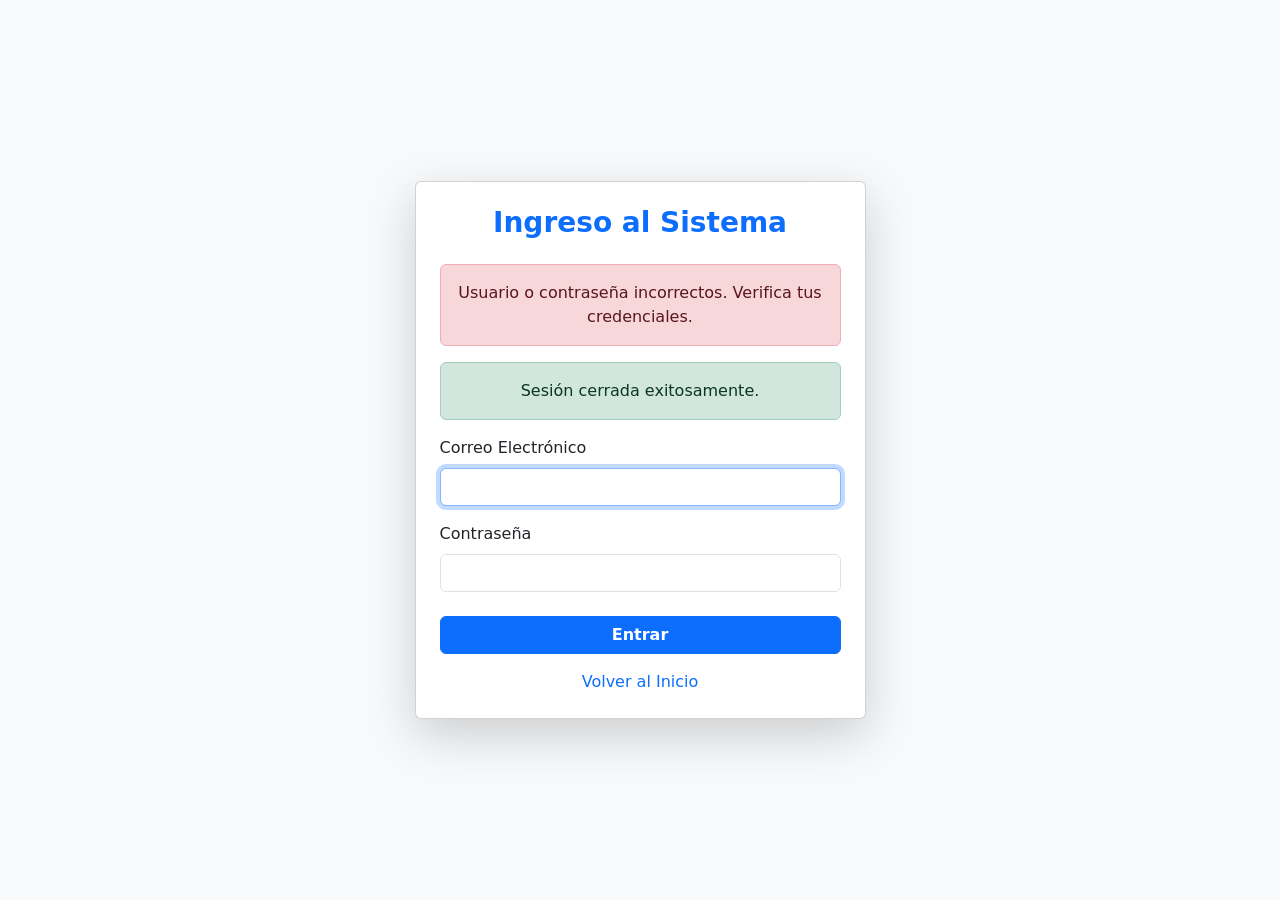
==== app/src/main/resources/templates/login.html @ 04d7a23e "Add files via upload" ====
<!DOCTYPE html>
<html lang="es" xmlns:th="http://www.thymeleaf.org">
<head>
    <meta charset="UTF-8">
    <title>Acceso | LogiStock</title>
    <link href="https://cdn.jsdelivr.net/npm/bootstrap@5.3.0/dist/css/bootstrap.min.css" rel="stylesheet">
</head>
<body class="bg-light d-flex align-items-center" style="height: 100vh;">
    <div class="container">
        <div class="row justify-content-center">
            <div class="col-md-5">
                <div class="card shadow-lg p-4">
                    <h3 class="text-center fw-bold text-primary mb-4">Ingreso al Sistema</h3>
                    
                    <div th:if="${param.error}" class="alert alert-danger text-center">
                        Usuario o contraseña incorrectos. Verifica tus credenciales.
                    </div>
                    <div th:if="${param.logout}" class="alert alert-success text-center">
                        Sesión cerrada exitosamente.
                    </div>

                    <form th:action="@{/login}" method="post">
                        <div class="mb-3">
                            <label class="form-label">Correo Electrónico</label>
                            <input type="email" name="username" class="form-control" required autofocus>
                        </div>
                        <div class="mb-4">
                            <label class="form-label">Contraseña</label>
                            <input type="password" name="password" class="form-control" required>
                        </div>
                        <button type="submit" class="btn btn-primary w-100 fw-bold">Entrar</button>
                    </form>
                    
                    <div class="text-center mt-3">
                        <a th:href="@{/}" class="text-decoration-none">Volver al Inicio</a>
                    </div>
                </div>
            </div>
        </div>
    </div>
</body>
</html>
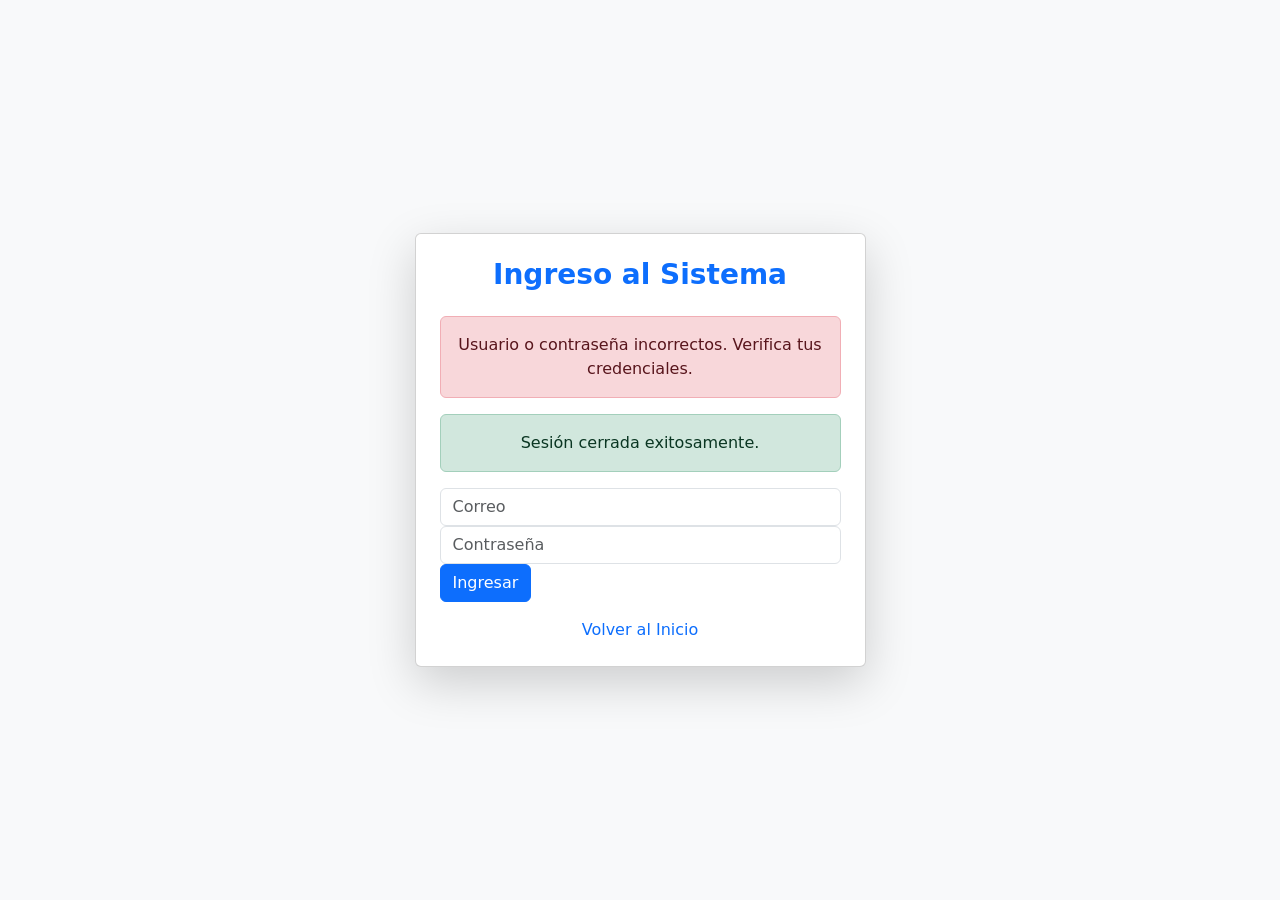
==== commit 79562f12: "Add files via upload" ====
--- a/app/src/main/resources/templates/login.html
+++ b/app/src/main/resources/templates/login.html
@@ -3,6 +3,7 @@
 <head>
     <meta charset="UTF-8">
     <title>Acceso | LogiStock</title>
+    <link rel="stylesheet" th:href="@{/css/style.css}">
     <link href="https://cdn.jsdelivr.net/npm/bootstrap@5.3.0/dist/css/bootstrap.min.css" rel="stylesheet">
 </head>
 <body class="bg-light d-flex align-items-center" style="height: 100vh;">
@@ -19,17 +20,11 @@
                         Sesión cerrada exitosamente.
                     </div>
 
-                    <form th:action="@{/login}" method="post">
-                        <div class="mb-3">
-                            <label class="form-label">Correo Electrónico</label>
-                            <input type="email" name="username" class="form-control" required autofocus>
-                        </div>
-                        <div class="mb-4">
-                            <label class="form-label">Contraseña</label>
-                            <input type="password" name="password" class="form-control" required>
-                        </div>
-                        <button type="submit" class="btn btn-primary w-100 fw-bold">Entrar</button>
-                    </form>
+                   <form th:action="@{/login}" method="post">
+    <input type="email" name="username" class="form-control" placeholder="Correo" required />
+    <input type="password" name="password" class="form-control" placeholder="Contraseña" required />
+    <button type="submit" class="btn btn-primary">Ingresar</button>
+</form>
                     
                     <div class="text-center mt-3">
                         <a th:href="@{/}" class="text-decoration-none">Volver al Inicio</a>
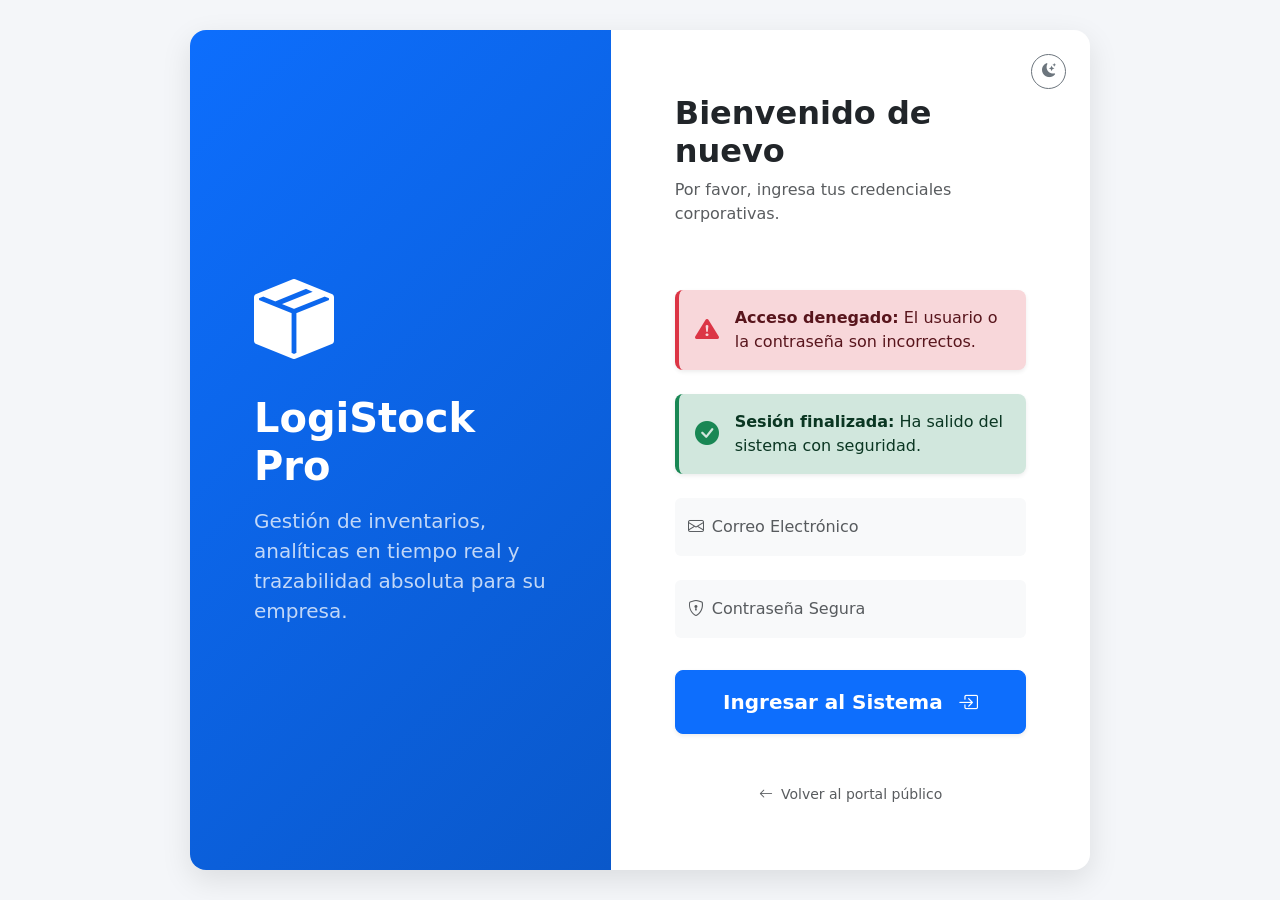
==== commit 40b79dff: "Add files via upload" ====
--- a/app/src/main/resources/templates/login.html
+++ b/app/src/main/resources/templates/login.html
@@ -2,36 +2,74 @@
 <html lang="es" xmlns:th="http://www.thymeleaf.org">
 <head>
     <meta charset="UTF-8">
-    <title>Acceso | LogiStock</title>
-    <link rel="stylesheet" th:href="@{/css/style.css}">
+    <meta name="viewport" content="width=device-width, initial-scale=1.0">
+    <title>Acceso Corporativo | LogiStock</title>
     <link href="https://cdn.jsdelivr.net/npm/bootstrap@5.3.0/dist/css/bootstrap.min.css" rel="stylesheet">
+    <link href="https://cdn.jsdelivr.net/npm/bootstrap-icons@1.10.0/font/bootstrap-icons.css" rel="stylesheet">
+    <link th:href="@{/css/style.css}" rel="stylesheet">
+    <style>
+        .login-page { min-height: 100vh; background-color: #f4f6f9; display: flex; align-items: center; justify-content: center; }
+        .login-wrapper { max-width: 900px; width: 100%; border-radius: 16px; overflow: hidden; box-shadow: 0 10px 30px rgba(0,0,0,0.1); display: flex; background: #fff; }
+        .login-brand-side { background: linear-gradient(135deg, #0d6efd 0%, #0a58ca 100%); color: white; padding: 4rem; display: flex; flex-direction: column; justify-content: center; flex: 1; }
+        .login-form-side { padding: 4rem; flex: 1.2; display: flex; flex-direction: column; justify-content: center; }
+        body.dark-mode .login-page { background-color: #121212; }
+        body.dark-mode .login-wrapper { background: #1e1e1e; box-shadow: 0 10px 30px rgba(0,0,0,0.5); }
+        @media (max-width: 768px) { .login-brand-side { display: none; } .login-form-side { padding: 2rem; } }
+    </style>
 </head>
-<body class="bg-light d-flex align-items-center" style="height: 100vh;">
-    <div class="container">
-        <div class="row justify-content-center">
-            <div class="col-md-5">
-                <div class="card shadow-lg p-4">
-                    <h3 class="text-center fw-bold text-primary mb-4">Ingreso al Sistema</h3>
-                    
-                    <div th:if="${param.error}" class="alert alert-danger text-center">
-                        Usuario o contraseña incorrectos. Verifica tus credenciales.
-                    </div>
-                    <div th:if="${param.logout}" class="alert alert-success text-center">
-                        Sesión cerrada exitosamente.
-                    </div>
+<body class="login-page transition-all">
 
-                   <form th:action="@{/login}" method="post">
-    <input type="email" name="username" class="form-control" placeholder="Correo" required />
-    <input type="password" name="password" class="form-control" placeholder="Contraseña" required />
-    <button type="submit" class="btn btn-primary">Ingresar</button>
-</form>
-                    
-                    <div class="text-center mt-3">
-                        <a th:href="@{/}" class="text-decoration-none">Volver al Inicio</a>
-                    </div>
+    <div class="login-wrapper m-3">
+        <div class="login-brand-side">
+            <i class="bi bi-box-seam-fill display-1 mb-4"></i>
+            <h1 class="fw-bold mb-3 tracking-tight">LogiStock Pro</h1>
+            <p class="fs-5 opacity-75 mb-0">Gestión de inventarios, analíticas en tiempo real y trazabilidad absoluta para su empresa.</p>
+        </div>
+        
+        <div class="login-form-side position-relative">
+            
+            <button id="btn-dark-mode" class="btn btn-sm btn-outline-secondary position-absolute top-0 end-0 m-4 rounded-circle" style="width: 35px; height: 35px;" title="Cambiar Tema">
+                <i class="bi bi-moon-stars-fill" id="iconoTema"></i>
+            </button>
+
+            <div class="mb-5">
+                <h2 class="fw-bold text-dark">Bienvenido de nuevo</h2>
+                <p class="text-muted">Por favor, ingresa tus credenciales corporativas.</p>
+            </div>
+            
+            <div th:if="${param.error}" class="alert alert-danger shadow-sm d-flex align-items-center p-3 mb-4 rounded-3 border-0 border-start border-danger border-4" role="alert">
+                <i class="bi bi-exclamation-triangle-fill fs-4 me-3 text-danger"></i>
+                <div><strong>Acceso denegado:</strong> El usuario o la contraseña son incorrectos.</div>
+            </div>
+            <div th:if="${param.logout}" class="alert alert-success shadow-sm d-flex align-items-center p-3 mb-4 rounded-3 border-0 border-start border-success border-4" role="alert">
+                <i class="bi bi-check-circle-fill fs-4 me-3 text-success"></i>
+                <div><strong>Sesión finalizada:</strong> Ha salido del sistema con seguridad.</div>
+            </div>
+            
+            <form th:action="@{/login}" method="post">
+                <div class="form-floating mb-4">
+                    <input type="email" class="form-control bg-light border-0" id="username" name="username" placeholder="nombre@empresa.com" required>
+                    <label for="username" class="text-muted"><i class="bi bi-envelope me-2"></i>Correo Electrónico</label>
                 </div>
+                
+                <div class="form-floating mb-4">
+                    <input type="password" class="form-control bg-light border-0" id="password" name="password" placeholder="Contraseña" required>
+                    <label for="password" class="text-muted"><i class="bi bi-shield-lock me-2"></i>Contraseña Segura</label>
+                </div>
+                
+                <button type="submit" class="btn btn-primary w-100 py-3 fw-bold fs-5 shadow-sm rounded-3 transition-all hover-shadow mt-2">
+                    Ingresar al Sistema <i class="bi bi-box-arrow-in-right ms-2"></i>
+                </button>
+            </form>
+            
+            <div class="text-center mt-5">
+                <a th:href="@{/}" class="text-decoration-none text-muted small fw-medium transition-all hover-primary">
+                    <i class="bi bi-arrow-left me-1"></i> Volver al portal público
+                </a>
             </div>
         </div>
     </div>
+
+    <script th:src="@{/js/script.js}"></script>
 </body>
 </html>
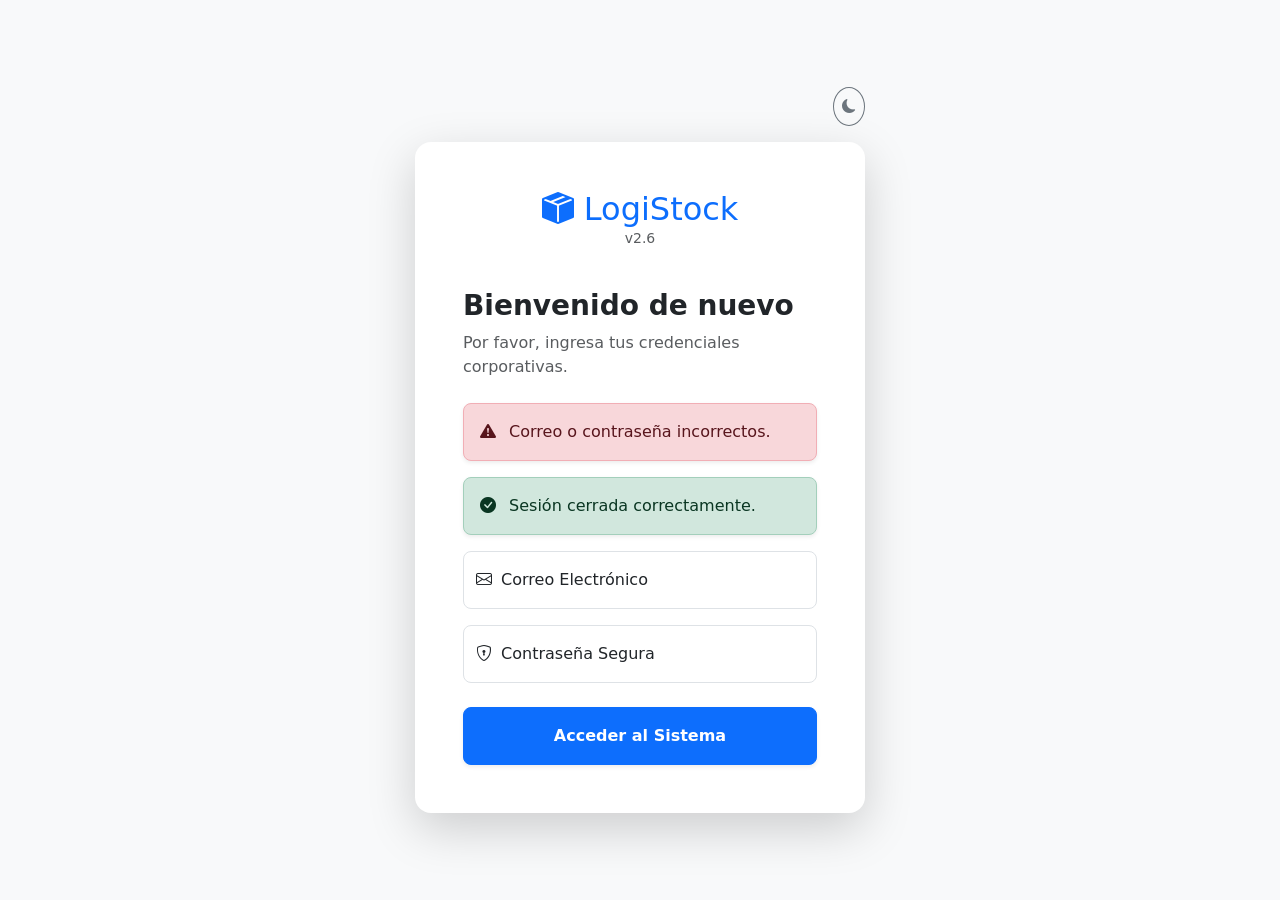
==== commit fe777eb9: "Add files via upload" ====
--- a/app/src/main/resources/templates/login.html
+++ b/app/src/main/resources/templates/login.html
@@ -3,73 +3,115 @@
 <head>
     <meta charset="UTF-8">
     <meta name="viewport" content="width=device-width, initial-scale=1.0">
-    <title>Acceso Corporativo | LogiStock</title>
+    <title>Acceso | LogiStock</title>
     <link href="https://cdn.jsdelivr.net/npm/bootstrap@5.3.0/dist/css/bootstrap.min.css" rel="stylesheet">
     <link href="https://cdn.jsdelivr.net/npm/bootstrap-icons@1.10.0/font/bootstrap-icons.css" rel="stylesheet">
     <link th:href="@{/css/style.css}" rel="stylesheet">
     <style>
-        .login-page { min-height: 100vh; background-color: #f4f6f9; display: flex; align-items: center; justify-content: center; }
-        .login-wrapper { max-width: 900px; width: 100%; border-radius: 16px; overflow: hidden; box-shadow: 0 10px 30px rgba(0,0,0,0.1); display: flex; background: #fff; }
-        .login-brand-side { background: linear-gradient(135deg, #0d6efd 0%, #0a58ca 100%); color: white; padding: 4rem; display: flex; flex-direction: column; justify-content: center; flex: 1; }
-        .login-form-side { padding: 4rem; flex: 1.2; display: flex; flex-direction: column; justify-content: center; }
-        body.dark-mode .login-page { background-color: #121212; }
-        body.dark-mode .login-wrapper { background: #1e1e1e; box-shadow: 0 10px 30px rgba(0,0,0,0.5); }
-        @media (max-width: 768px) { .login-brand-side { display: none; } .login-form-side { padding: 2rem; } }
+        /* CSS ESPECÍFICO PARA CORREGIR EL MODO OSCURO EN EL LOGIN */
+        .card-login {
+            background-color: var(--bs-body-bg);
+            transition: background-color 0.3s ease;
+        }
+        [data-bs-theme="dark"] .form-floating > label {
+            color: #adb5bd !important;
+        }
+        [data-bs-theme="dark"] .form-control {
+            background-color: #2b3035 !important;
+            color: #ffffff !important;
+            border-color: #495057;
+        }
+        [data-bs-theme="dark"] .form-control:focus {
+            border-color: #0d6efd;
+            box-shadow: 0 0 0 0.25rem rgba(13, 110, 253, 0.25);
+        }
+        /* Esto previene que el fondo transparente solape las letras al autocompletar Chrome */
+        [data-bs-theme="dark"] .form-control:-webkit-autofill {
+            -webkit-box-shadow: 0 0 0 1000px #2b3035 inset !important;
+            -webkit-text-fill-color: #ffffff !important;
+        }
     </style>
 </head>
-<body class="login-page transition-all">
+<body class="d-flex align-items-center py-4 bg-light transition-all" id="login-body" style="min-height: 100vh;">
+    
+    <main class="form-signin w-100 m-auto" style="max-width: 450px;">
+        <!-- Botón para alternar Modo Oscuro (Opcional, si tienes tu propia lógica, mantén la tuya) -->
+        <div class="text-end mb-3">
+            <button class="btn btn-sm btn-outline-secondary rounded-circle p-2" id="darkModeToggle" aria-label="Toggle Dark Mode">
+                <i class="bi bi-moon-fill" id="darkModeIcon"></i>
+            </button>
+        </div>
 
-    <div class="login-wrapper m-3">
-        <div class="login-brand-side">
-            <i class="bi bi-box-seam-fill display-1 mb-4"></i>
-            <h1 class="fw-bold mb-3 tracking-tight">LogiStock Pro</h1>
-            <p class="fs-5 opacity-75 mb-0">Gestión de inventarios, analíticas en tiempo real y trazabilidad absoluta para su empresa.</p>
-        </div>
-        
-        <div class="login-form-side position-relative">
-            
-            <button id="btn-dark-mode" class="btn btn-sm btn-outline-secondary position-absolute top-0 end-0 m-4 rounded-circle" style="width: 35px; height: 35px;" title="Cambiar Tema">
-                <i class="bi bi-moon-stars-fill" id="iconoTema"></i>
-            </button>
-
-            <div class="mb-5">
-                <h2 class="fw-bold text-dark">Bienvenido de nuevo</h2>
-                <p class="text-muted">Por favor, ingresa tus credenciales corporativas.</p>
+        <div class="card card-login shadow-lg border-0 rounded-4 p-4 p-md-5">
+            <div class="text-center mb-4">
+                <h2 class="fw-black text-primary mb-0"><i class="bi bi-box-seam-fill"></i> LogiStock</h2>
+                <p class="text-muted small">v2.6</p>
             </div>
             
-            <div th:if="${param.error}" class="alert alert-danger shadow-sm d-flex align-items-center p-3 mb-4 rounded-3 border-0 border-start border-danger border-4" role="alert">
-                <i class="bi bi-exclamation-triangle-fill fs-4 me-3 text-danger"></i>
-                <div><strong>Acceso denegado:</strong> El usuario o la contraseña son incorrectos.</div>
+            <h3 class="fw-bold mb-2">Bienvenido de nuevo</h3>
+            <p class="text-muted mb-4">Por favor, ingresa tus credenciales corporativas.</p>
+
+            <div th:if="${param.error}" class="alert alert-danger shadow-sm rounded-3">
+                <i class="bi bi-exclamation-triangle-fill me-2"></i> Correo o contraseña incorrectos.
             </div>
-            <div th:if="${param.logout}" class="alert alert-success shadow-sm d-flex align-items-center p-3 mb-4 rounded-3 border-0 border-start border-success border-4" role="alert">
-                <i class="bi bi-check-circle-fill fs-4 me-3 text-success"></i>
-                <div><strong>Sesión finalizada:</strong> Ha salido del sistema con seguridad.</div>
+            <div th:if="${param.logout}" class="alert alert-success shadow-sm rounded-3">
+                <i class="bi bi-check-circle-fill me-2"></i> Sesión cerrada correctamente.
             </div>
-            
+
             <form th:action="@{/login}" method="post">
-                <div class="form-floating mb-4">
-                    <input type="email" class="form-control bg-light border-0" id="username" name="username" placeholder="nombre@empresa.com" required>
-                    <label for="username" class="text-muted"><i class="bi bi-envelope me-2"></i>Correo Electrónico</label>
+                <!-- EL PLACEHOLDER ES OBLIGATORIO PARA QUE EL FLOATING LABEL FUNCIONE -->
+                <div class="form-floating mb-3">
+                    <input type="email" class="form-control rounded-3" id="username" name="username" placeholder="nombre@correo.com" required autocomplete="email">
+                    <label for="username"><i class="bi bi-envelope me-1"></i> Correo Electrónico</label>
                 </div>
                 
                 <div class="form-floating mb-4">
-                    <input type="password" class="form-control bg-light border-0" id="password" name="password" placeholder="Contraseña" required>
-                    <label for="password" class="text-muted"><i class="bi bi-shield-lock me-2"></i>Contraseña Segura</label>
+                    <input type="password" class="form-control rounded-3" id="password" name="password" placeholder="Contraseña" required autocomplete="current-password">
+                    <label for="password"><i class="bi bi-shield-lock me-1"></i> Contraseña Segura</label>
                 </div>
-                
-                <button type="submit" class="btn btn-primary w-100 py-3 fw-bold fs-5 shadow-sm rounded-3 transition-all hover-shadow mt-2">
-                    Ingresar al Sistema <i class="bi bi-box-arrow-in-right ms-2"></i>
+
+                <button class="btn btn-primary w-100 py-3 rounded-3 fw-bold shadow-sm hover-shadow" type="submit">
+                    Acceder al Sistema
                 </button>
             </form>
-            
-            <div class="text-center mt-5">
-                <a th:href="@{/}" class="text-decoration-none text-muted small fw-medium transition-all hover-primary">
-                    <i class="bi bi-arrow-left me-1"></i> Volver al portal público
-                </a>
-            </div>
         </div>
-    </div>
+    </main>
 
-    <script th:src="@{/js/script.js}"></script>
+    <!-- Script básico para aplicar el data-bs-theme que arregla los colores oscuros nativamente -->
+    <script>
+        document.addEventListener('DOMContentLoaded', () => {
+            const toggleBtn = document.getElementById('darkModeToggle');
+            const icon = document.getElementById('darkModeIcon');
+            const html = document.documentElement;
+            const body = document.getElementById('login-body');
+
+            // Verifica si el usuario ya tenía modo oscuro activado
+            if (localStorage.getItem('theme') === 'dark') {
+                activarModoOscuro();
+            }
+
+            toggleBtn.addEventListener('click', () => {
+                if (html.getAttribute('data-bs-theme') === 'dark') {
+                    activarModoClaro();
+                } else {
+                    activarModoOscuro();
+                }
+            });
+
+            function activarModoOscuro() {
+                html.setAttribute('data-bs-theme', 'dark');
+                body.classList.replace('bg-light', 'bg-dark');
+                icon.classList.replace('bi-moon-fill', 'bi-sun-fill');
+                localStorage.setItem('theme', 'dark');
+            }
+
+            function activarModoClaro() {
+                html.setAttribute('data-bs-theme', 'light');
+                body.classList.replace('bg-dark', 'bg-light');
+                icon.classList.replace('bi-sun-fill', 'bi-moon-fill');
+                localStorage.setItem('theme', 'light');
+            }
+        });
+    </script>
 </body>
 </html>
